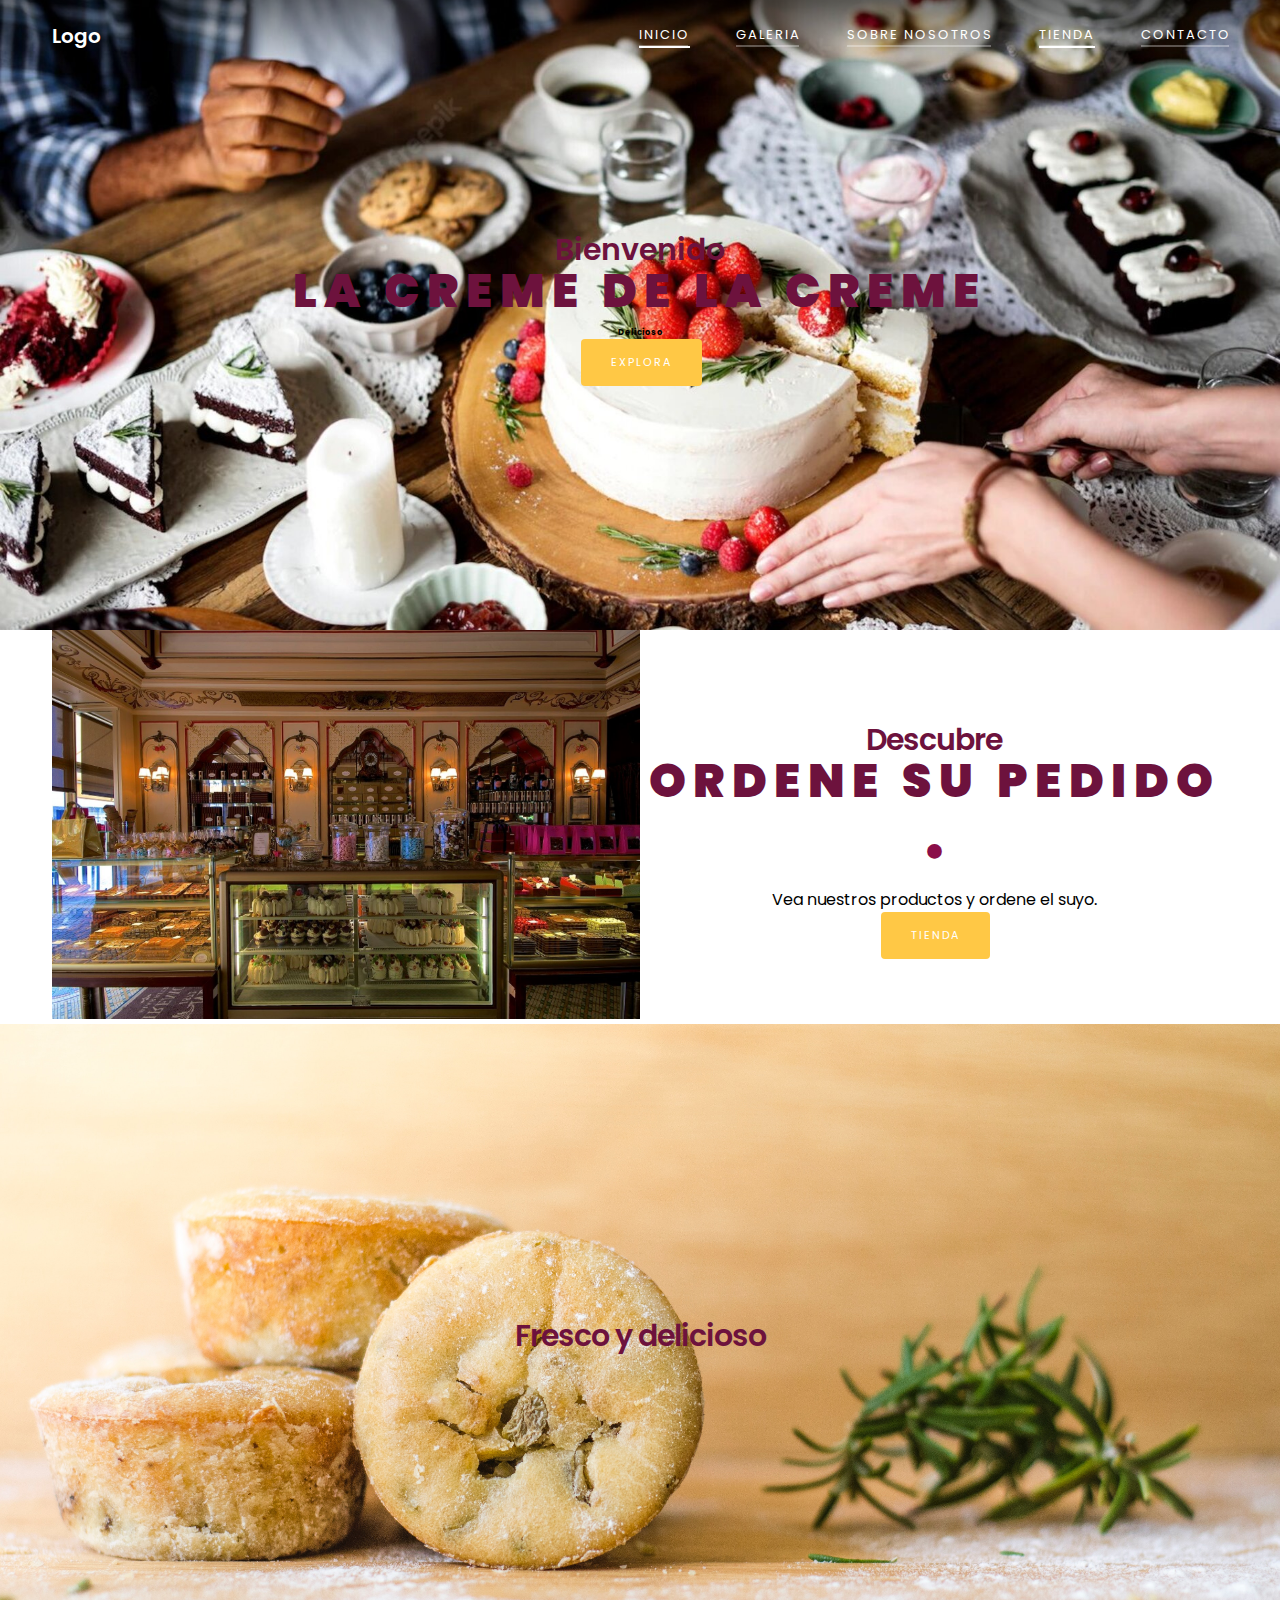
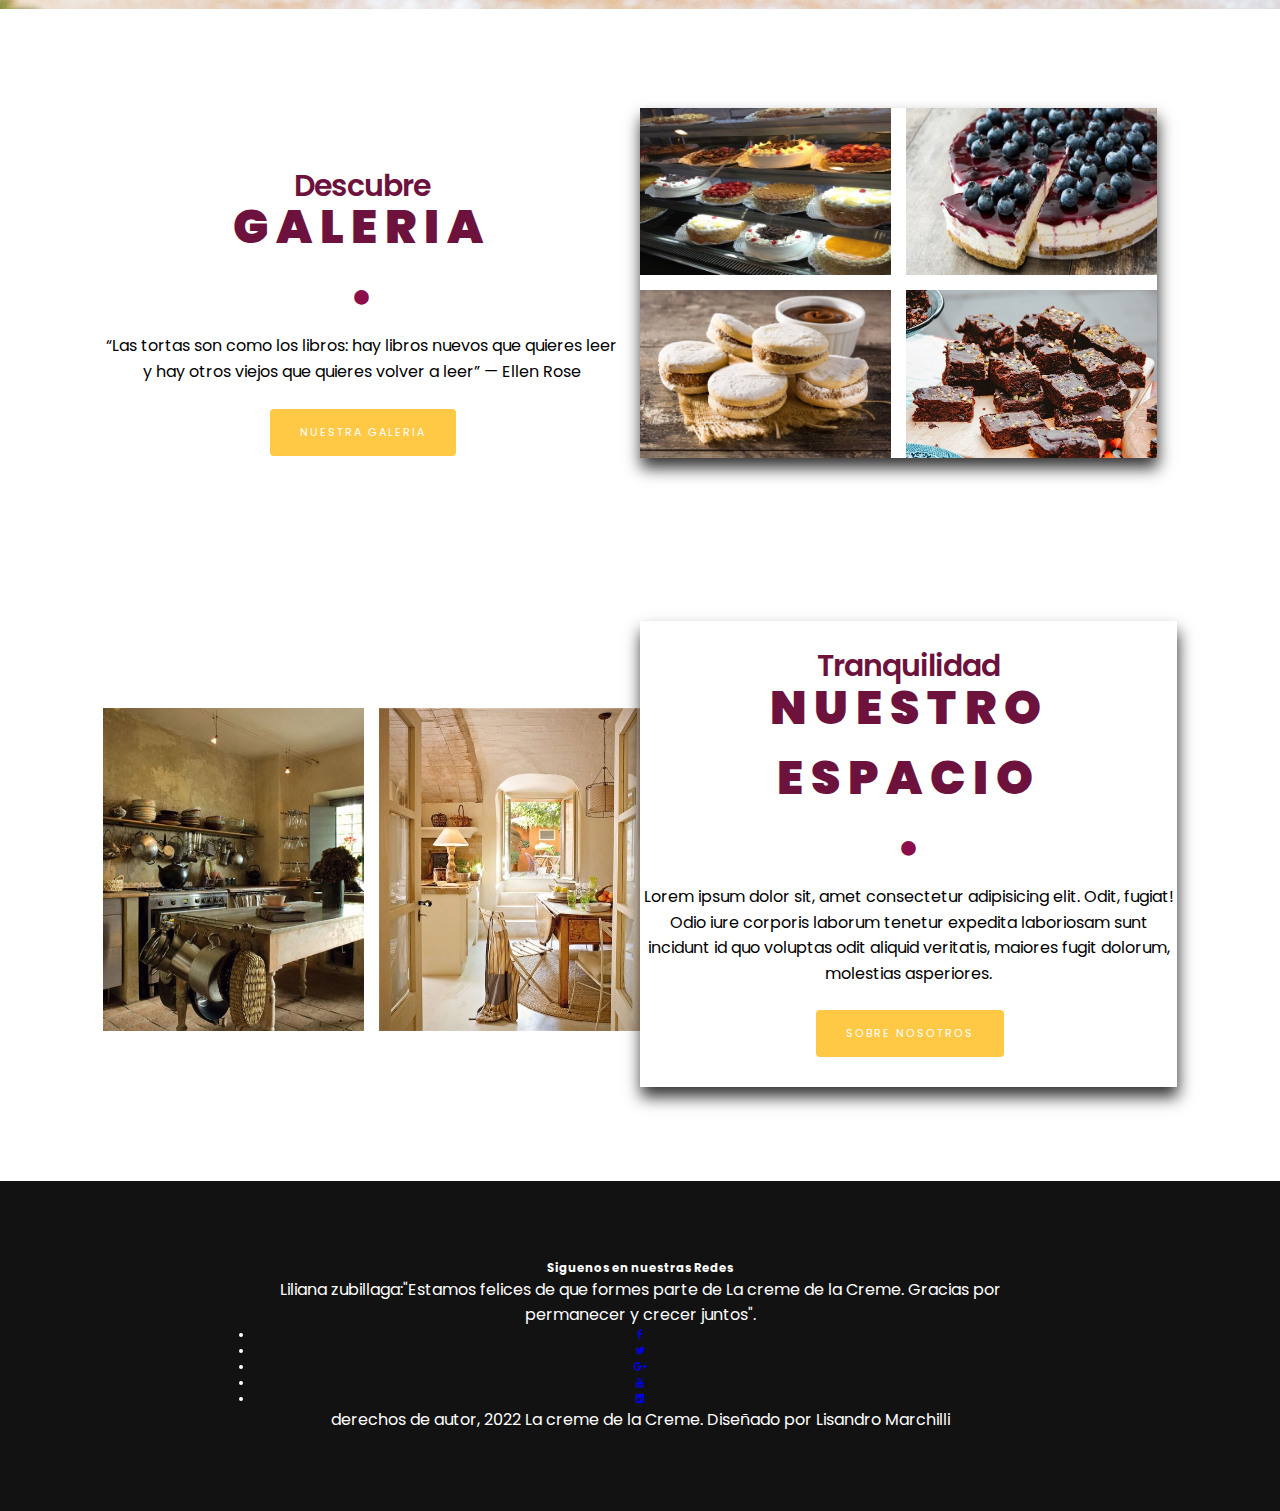
==== index.html @ d713441f "agregando sass" ====
<!DOCTYPE html>
<html lang="es">
<head>
    <meta charset="UTF-8">
    <meta http-equiv="X-UA-Compatible" content="IE=edge">
    <meta name="viewport" content="width=device-width, initial-scale=1.0">
    <link rel="stylesheet" href="https://cdnjs.cloudflare.com/ajax/libs/font-awesome/5.11.2/css/all.min.css"> <!--libreria iconos-->
    <link rel="stylesheet" href="https://cdnjs.cloudflare.com/ajax/libs/font-awesome/4.7.0/css/font-awesome.min.css" />
    <link rel="stylesheet" href="css/estilo.css"> <!--ubicacion hoja de estilos-->
    <link rel="stylesheet" href="./scss/style.css">
    <link rel="stylesheet" href="./scss/variable.css">
    <!--favicon-->
    <link rel="icon" href="/favicon/favicon.ico">
   

   
    <title>La Creme de la Creme</title>
</head>
<body>
        <header><!--cabecera-->
            <div class="container">
                <nav class="nav">
                    <div class="menu-toggle">
                        <i class="fas fa-bars"></i>
                        <i class="fas x-no"></i>

                    </div>
                    <a href="/index.html" class="logo">Logo</a>
                    <ul class="nav-list"> 
                        <li>
                            <li class="nav-item">
                                <a href="/index.html" class="nav-link active">Inicio</a>
                            </li>
                        </li>
                        
                            <li>
                                <li class="nav-item">
                                    <a href="/paginas/galeria.html" class="nav-link">Galeria</a>
                                </li>
                            </li>

                            <li>
                                <li class="nav-item">
                                    <a href="/paginas/nosotros.html" class="nav-link">Sobre Nosotros</a>
                                </li>
                            </li>

                            <li>
                                <li class="nav-item">
                                    <a href="/paginas/tienda.html" class="nav-link active">Tienda</a>
                                </li>
                            </li>

                            <li>
                                <li class="nav-item">
                                    <a href="/paginas/contacto.html" class="nav-link">Contacto</a>
                                </li>
                            </li>
                        
                    </ul>
                </nav>

            </div>
        </header>
        <!--fin cabecera-->

          <!--Menu Responsivo-->
          <script>
            const selectElement = function(element) {
                return document.querySelector(element);

            }

            let menuToggle = selectElement('.menu-toggle');
            let body = selectElement('body');

            menuToggle.addEventListener('click', function(){
                body.classList.toggle('open');
            })

        </script>

         <!--seccion comienzo de pagina-->
        <section class="hero" id="hero"> 
            <div class="container">
                <h2 class="h2-sub">
                    <span class="fil">B</span>ienvenido
                </h2>
                <h1 class="head">La creme de la Creme</h1>
                <div class="he-de">
                    <h5>Delicioso</h5>
                    <a href="#" class="btn cta-btn">Explora</a> <!--explora diferentes estilos de tortas en  google-->
                </div>
            </div>

        </section class="dis-sto">
        <!--seccion de compra -->
            <div class="container">
                <div class="res-info">
                    <div>
                        <img src="images/pastel.jpg" alt="tienda tortas">
                    </div>
                 <div class="res-des-rig">
                    <div class="global">
                        <h2 class="h2-sub">
                            <span class="fil">D</span>escubre 
                        </h2>

                        <h1 class="head head-dark">Ordene su pedido</h1>
                        <div class="circle">
                            <i class="fas fa-circle"></i>
                        </div>
                    </div>
                    <p>
                       Vea nuestros productos y ordene el suyo.
                    </p>
                    <a href="/paginas/tienda.html" class="btn cta-btn">Tienda</a>
                 </div>
                </div>
            </div>
      

        </section>
        <!--fin seccion de compras-->
        
        <!--foto de imagen marketing -->
        <section class="que-rico bt">
            <div class="container">
                <div class="global">
                    <h2 class="h2-sub">
                        <span class="fil">F</span>resco y delicioso
                       
                    </h2>
                  
                </div>

            </div>

        </section>
        <!--fin imagen marketing-->
        <!--galeria de fotos-->
        <section class="disco">
            <div class="container">
                <div class="res-info">
                    <div class="res-des">
                    <div class="global">
                        <h2 class="h2-sub">
                            <span class="fil">D</span>escubre 
                        </h2>

                        <h1 class="head head-dark">Galeria</h1>
                        <div class="circle">
                            <i class="fas fa-circle"></i>
                        </div>
                    </div>
                    <p>
                        “Las tortas son como los libros: hay libros nuevos que quieres leer y hay otros viejos que quieres volver a leer” — Ellen Rose
                    </p>
                    <a href="/paginas/galeria.html" class="btn cta-btn">Nuestra Galeria</a>
                </div>

                    <div class="fotos-tam">
                        <div class="image-group pad-rig">
                            <img id="foto" src="images/menu1.jpg" alt="tortas">
                            <img id="foto" src="images/menu2.jpg" alt="cheesecake">
                            <img id="foto" src="images/menu3.jpg" alt="alfajor de maicena">
                            <img id="foto" src="images/menu4.jpg" alt="brownie">
                        
                        </div>
                    </div>
                    </div>
                </div>
            </div>
        </section>
        <!--fin galeria-->
       
        <!--espacio de trabajo (cocina )-->
        <section>
            <div class="container cocina-foto">
                <div class="res-info">
                    <div class="image-group">
                        <img src="images/cocina1.png" alt="espacio de trabajo">
                        <img src="images/cocina2.jpg" alt="espacio de trabajo">
                    </div>
                    <div class="res-des pad-rig">
                        <div class="global">
                            <h2 class="h2-sub">
                                <span class="fil">T</span>ranquilidad
                            </h2>
    
                            <h1 class="head head-dark">Nuestro Espacio</h1>
                            <div class="circle">
                                <i class="fas fa-circle"></i>
                            </div>
                        </div>
                        <p>
                            Lorem ipsum dolor sit, amet consectetur adipisicing elit. Odit, fugiat! Odio iure corporis laborum tenetur expedita laboriosam sunt incidunt id quo voluptas odit aliquid veritatis, maiores fugit dolorum, molestias asperiores.
                        </p>
                        <a href="/paginas/nosotros.html" class="btn cta-btn">sobre Nosotros</a>
                    </div>

                </div>
            </div>
        </section>
        <!--fin sobre nuestro espacio de trabajo-->
        <!--pie de pagina-->
        <footer>
            <div class="footer-content">
                <h3>Siguenos en nuestras Redes</h3>
                <p> Liliana zubillaga:"Estamos felices de que formes parte de La creme de la Creme. Gracias por permanecer y crecer juntos".</p>
                <ul class="socials">
                    <li><a href="#"><i class="fa fa-facebook"></i></a></li>
                    <li><a href="#"><i class="fa fa-twitter"></i></a></li>
                    <li><a href="#"><i class="fa fa-google-plus"></i></a></li>
                    <li><a href="#"><i class="fa fa-youtube"></i></a></li>
                    <li><a href="#"><i class="fa fa-linkedin-square"></i></a></li>
                </ul>
            </div>
            <div class="footer-bottom">
                <p>derechos de autor, 2022 La creme de la Creme. Diseñado por <span>Lisandro Marchilli</span></p>
            </div>

        </footer>


</body>
</html>
---- css/estilo.css ----
/*fuente*/
@import url('https://fonts.googleapis.com/css2?family=Poppins:ital,wght@0,200;0,300;0,400;0,500;0,600;1,200;1,300;1,400&display=swap');

/*Agregando css a la hoja de estilo html*/
/* estilos Globales*/
*,
*::before,
*::after {
    margin: 0;
    padding: 0;
    box-sizing: border-box;
}

html {
    font-family: 'Poppins', sans-serif; /*fuente texto*/
    font-size: 10px;
    color: #000;
    scroll-behavior: smooth; /*cambio transicion*/
}

body {
    overflow-x: hidden; /*corta el contenido para que no sobresalga de un contenedor*/
}

section {
    padding: 3.9rem 0;
    overflow: hidden;
}

img {
    width: 100%;
    max-width: 100%;
}

a {
    text-decoration: none; /*decoracion (linea sobre el texto no incluir*/
}

p {
    font-size: 1.6rem; /*tamaño texto*/
}
.container {
    width: 100%;
    max-width: 122.5rem;
    margin:  0 auto;
    padding: 0 2.4rem;
}




.nav {
    height: 7.2rem;
    display: flex;
    align-items: center;
    justify-content: center;
}

.menu-toggle {
    color: #fff;
    font-size: 2.2rem;
    position: absolute;
    top: 50%;
    transform: translateY(-50%); /*movil*/
    right: 2.5rem;
    cursor: pointer;/*no aparezca la mano*/
    z-index: 1500; /*posicione sobre los demas elementos*/
}

.x-no {
    display: none; /*no aparece la x*/
}

header {
    width: 100%;
    position: absolute; /*no se mueve */
    top: 0;
    left: 0;
    z-index: 1; /*se colocar delante de cualquier elemento*/
    background-image: linear-gradient(to bottom, rgba(0, 0, 0, 0.5), transparent);
  }
  header p {
    font-size: 1.6rem; /*tamaño texto*/
  }
  header a {
    text-decoration: none; /*decoracion (linea sobre el texto no incluir*/
  }

.nav-list {
    list-style: none; /*sin los puntitos*/
    position: fixed; /*posicion fija*/
    top: 0;
    left: 0;
    width: 80%;
    height: 100vh;
    background-color: #252525;
    padding: 4.4rem;
    display: flex;
    flex-direction: column;
    justify-content: space-around;
    z-index: 1250;
    transform: translateX(-100%);
    
   
}

.nav::before {
    content: '';
    position: fixed;
    top: 0;
    left: 0;
    width: 100vw;
    height: 100vh;
    background-color: rgba(0, 0, 0, .8);
    z-index: 1000;
    opacity: 0;
    transform: scale(0);
    transition: opacity .5s;

}

.open .fa-times {
    display: block;
}

.open .fa-bars {
    display: none;
}

.open .nav-list {
    transform: translateX(0); /*no es necesario pero en internet se agrega por las dudas para que los navegadores respeten*/
}
.open .nav::before{
    opacity: 1;   /*el valor de opacidad en 1 es el predeterminado */
    transform: scale(1); /*predeterminad*/
}

.logo {
    color: #fff;
    font-size: 2rem;
    font-weight: 600;
}

.nav-item {
    border-bottom: 2px solid rgba(255, 255, 255, .3);
}

.nav-link {
    display: block;
    color: #fff;
    text-transform: uppercase; /*mayuscula*/
    font-size: 1.6rem;
    letter-spacing: 2px;
    margin-right: -2px;
}

.nav-link:hover {
    color: #green; /*al pasar con el cursor*/
}


/*Hero*/


.hero {
    width: 100%;
    height: 70vh;
    background: url("../images/princip.jpg") center no-repeat; /*no se repita imagen*/
    background-size: cover; /*preserva su proporcion propia*/
    display: flex;  /*contenedor flexible*/
    align-items: center;
    text-align: center;
    
}

    

.h2-sub {
    font-size: 3rem;
    font-family: 'Poppins', sans-serif;
    color: #6D123D;
    font-weight: 600;
    line-height: .4;
}

.fil {
    text-transform: uppercase;
    font-size: 3rem;
}

.head {
    color: #6D123D;
    font-size: 3.7rem;
    font-family: 'Poppins', sans-serif;
    text-transform: uppercase;
    font-weight: 900;
    letter-spacing: .5rem;
}

.circle {
    font-size: 1.5rem;
    color: #8A0E49;
    margin: 0 1.6rem;
}

.he-des h5 {
    color: #fff;
    font-size: 1.4rem;
    font-weight: 100;
    text-transform: uppercase;
    margin-bottom: 1.2rem;
    letter-spacing: 3px;
    margin-right: -3px;
}



.global {
    text-align: center;
    margin-top: 3.9rem;
}

.dis-sto .global {
    margin-top: 6.9rem;
}

.global .circle {
    color: #8A0E49;
    margin: 2.4rem 0;
}

.hea-dark {
    color: #252525;
    letter-spacing: .7rem;
    margin-right: -.7rem;
}

.global .h2-sub {
    letter-spacing: -1px;
    line-height: .42;
}

.res-info {
    text-align: center;
}

.res-des {
    margin-bottom: 3rem;
}

.res-des p {
    line-height: 1.6;
    margin-bottom: 2.4rem
}


/*menu*/

.que-rico {
    background: url("../images/pasteles.jpg") center no-repeat;
    background-size: cover;  /*preserva su proporción propia*/
}

.bt {
    min-height: 65vh; /*altura minim q debe tener*/
    display: flex;
    align-items: center;
}


/*platillos*/
/*grid en index*/
.image-group {
    display: grid; /*cuadrícula de una sola columna(uno debajo de otro)*/
    grid-template-columns: repeat(2, 1fr);
    grid-gap: 1.5rem;
    
}




.disco .res-des {
    padding-top: 3rem;
    margin-bottom: 0;
}

.pb {
    background: url("../images/princip.jpg") center no-repeat;
    background-size: cover;
}




.social-icons {
    list-style: none;
    margin-bottom: 5.4rem;
    display: flex;
    justify-content: center;
}

.social-icons i {
    font-size: 2rem;
    color: #8A0E49;
    padding: .8rem 2rem;
    
}

.social-icons i:hover,
.social-icons i:focus {
    color: #ffc845;
}

.news-form {
    width: 100%;
    position: relative;
    display: flex;
    justify-content: center;

}

.news-input {
    width: 100%;
    max-width: 25rem;
    padding: 1rem;
    border-radius: .4rem;
}
.news-btn {
    background: transparent;
    border: none;
    color: #252525;
    cursor: pointer;
    font-size: 1.6rem;
    padding: 1px .6rem;
    position: absolute;
    top: 30%;
    margin-left: 20.5rem;
}

@media screen and (min-width: 900px) {

    section {
        padding: 7.9rem;
    }

    .menu-toggle {
        display: none;
    }

    .nav {
        justify-content: space-between;
    }

    .nav-list {
        position: initial;
        width: initial;
        height: initial;
        background-color: transparent;
        padding: 0;
        justify-content: initial;
        flex-direction: row;
        transform: initial;
        transition: initial;
    }

    .nav-item {
        margin: 0 2.4rem;
    }

    .nav-item:last-child {
        margin-right: 0;
    }

    .nav-link {
        font-size: 1.3rem;
    }

    .active {
        position: relative;
    }
    .active::before {
        content: '';
        position: absolute;
        width: 100%;
        height: 2px;
        background-color: #fff;
        left: 0;
        bottom: -3px;
    }

    .h2-sub {
        font-size: 3rem;
    }

    .fil {
        font-size: 3rem;
    }
    .head {
        font-size: 4.7rem;
        letter-spacing: .8rem;
    }

    .res-info {
        display: flex;
        align-items: center;
    }

    .res-info > div {
        flex: 1;
    }

    .pad-rig {
       /* padding-right: 0.50rem;*/
        box-shadow: 1px 10px 15px rgba(0,0,0,0.80);
        width: 100%;
        height: 100%;
        transition:  all 500ms ease;

    }

    .pad-rig:hover{
        transform: scale(1.2);
    }


    .footer-content {
        max-width: 77.5rem;
        margin: auto;
    }

    .footer-content-about {
        max-width: 51.3rem;
        margin:  0 auto 5.4rem;
    }

    .footer-div{
        display: flex;
        justify-content: space-between;
    }

    .social-media,
    .news-form {
        width: 100%;
        max-width: 27.3rem;
        margin: 0 1rem;
    }

   .news-btn {
       margin-left: 7.5rem;
   }
    
}
 /*se aplico flex con grid en el index*/
.fotos-tam {
    display: flex;
    grid-template-columns: repeat (1. 1fr);
    grid-auto-rows: 150px;
    padding: 20px;
    grid-gap: 10px;
    width: 100%;
}



.foto {
    height: 100px;
    width: 100px;
}


.cocina-foto{
    width: 100%;
    display: flex;

}

/*--------------------------------------------------------------------------------------*/
/*contacto*/
/*Agregando css a la hoja de estilo html*/
/*metodo grid*/
#fondogal{
    background-image: url(/images/contacto.jpg);
    background-size: 100vw 100vh;
    background-attachment: fixed;
    margin: 0;
    font-family: monospace;
    display: flex;
    justify-content: center;
    align-items: center;
    min-height: 100vh;
    display: grid;
    padding-bottom: 3em;
    
    

}

#editcontacto{
    width: 450px;
    margin: auto;
    background: rgba(0,0,0,0.4);
    padding: 10px 20px;
    box-sizing: border-box;
    margin-top: 20px;
    border-radius: 7px;
    margin-bottom: 50px;

}

#cont{
    color:#fff;
    text-align: center;
    margin: 0;
    font-size: 30px;
    margin-bottom: 20px;
}

input,textarea {
    width: 100%;
    margin-bottom: 20px;
    padding: 7px;
    box-sizing: border-box;
    font-size: 17px;
    border: none;
}

textarea{
    min-height: 100px;
    max-height: 200px;
    max-width: 100%;
}

#botoncont{
    background: #31384A;
    color: #fff;
    padding: 20px;

}

#boton:hover {
    cursor:pointer;
}

@media (max-width:480px) {
    form{
        width: 100%;
    }
}
/*-----------------------------------------------*/

/*tienda*/

@import url('https://fonts.googleapis.com/css2?family=Pacifico&display=swap');


.card{
 
  align-items: center;
  display: flex;
  justify-content: center;
  box-sizing: content-box;
  background-color: #f1e8e5;
}

.dentro-card{
   width: 600px;
   height: 500px;
   background:url(/images/tienda.jpg) center no-repeat  ;
   cursor: pointer;
   margin-top: 130px;
   margin-bottom: 100px;
   background-size: cover;
   padding: 20px;


}

.contenido,.menu{
    display:flex;
    justify-content: center;
    align-items: center;
    font-family: 'Pacifico', cursive;
   
  
 } 

 .contenido{
    font-size: 60px;
   
 }

 .menu{
    flex-wrap: wrap;
    flex-direction: column;
 
    
 }

 .contenido, .menu h3{
    font-size: 30px;
 }

 .contenido,.menu a{
    text-decoration: none;
    padding: 15px;
    margin-bottom: 5px;
    color: black;
    
 }

 .menu a:hover{
    text-decoration: line-through;
 }


.menu{
    transform: translatey(-220%);
    transition: all 0.5s;
}

.menu{
    overflow: hidden;
}

.dentro-card:hover .menu{
    transform:translatey(0);
}

/*------------------------------------------------------------*/

/*sobre nosotros*/
/*codigo para el grid*/

.sobre-nos{
    align-items: center;
    display: flex;
    justify-content: center;
    background-color: #f1e8e5;
  
  box-sizing: content-box;
}

.nosotros-nos{
    margin-top: 130px;
    margin-bottom: 100px;
    background-size: cover;
    padding: 20px;
    width: 600px;
    height: 500px;
}



.centrar-nos{
    text-align: center;

}

.imagen-nos{
    margin-top: 30px;
    margin-bottom: 30px;
}

/*----------------------------------------------------------*/
/*Galeria*/
/*en galeria se utilizo grid*/

.grid-item:hover{
    filter: opacity(0.9);
    transform: scale(1.04);
}

.grid-galeria{
    display: grid;
    grid-template-columns: repeat(auto-fill, minmax(250px, 1fr));
    grid-auto-rows: minmax(200px, auto);
    gap: 20px;
    padding: 20px;
    grid-auto-flow: dense;
    background-size: cover;
    background-position: center;
    background-repeat: no-repeat;
    place-content: center;
    margin-top: 100px;

}

@media (min-width: 600px){
.wide{
    grid-column: span 2;
}

.tall {
    grid-row: span 2;
}

}
---- scss/style.css ----
@charset "UTF-8";
/*boton*/
.btn {
  display: inline-block;
  text-transform: uppercase;
  letter-spacing: 2px;
  margin-right: -2px;
}

.cta-btn {
  font-size: 1.1rem;
  background-color: #ffc845;
  padding: 1.5rem 3rem;
  color: #fff;
  border-radius: 0.4rem;
}

.cta-btn:hover,
.cta-btn:focus {
  color: #fff;
  background-color: #3bcc75;
}

/*-----------------------------------------------------*/


footer {
  padding: 7.9rem 0;
  background-color: #121212;
  color: #fff;
  text-align: center;
  position: relative;
}
footer .footer-content h4 {
  font-size: 1.9rem;
  text-transform: uppercase;
  font-weight: 100;
  letter-spacing: 3px;
  margin-bottom: 3rem;
}
footer .footer-content .circle {
  margin: 2.4rem 0;
}
footer .footer-content-about {
  margin-bottom: 5.4rem;
}
footer .footer-content-about p {
  line-height: 2;
}/*# sourceMappingURL=style.css.map */
---- scss/variable.css ----
/*# sourceMappingURL=variable.css.map */
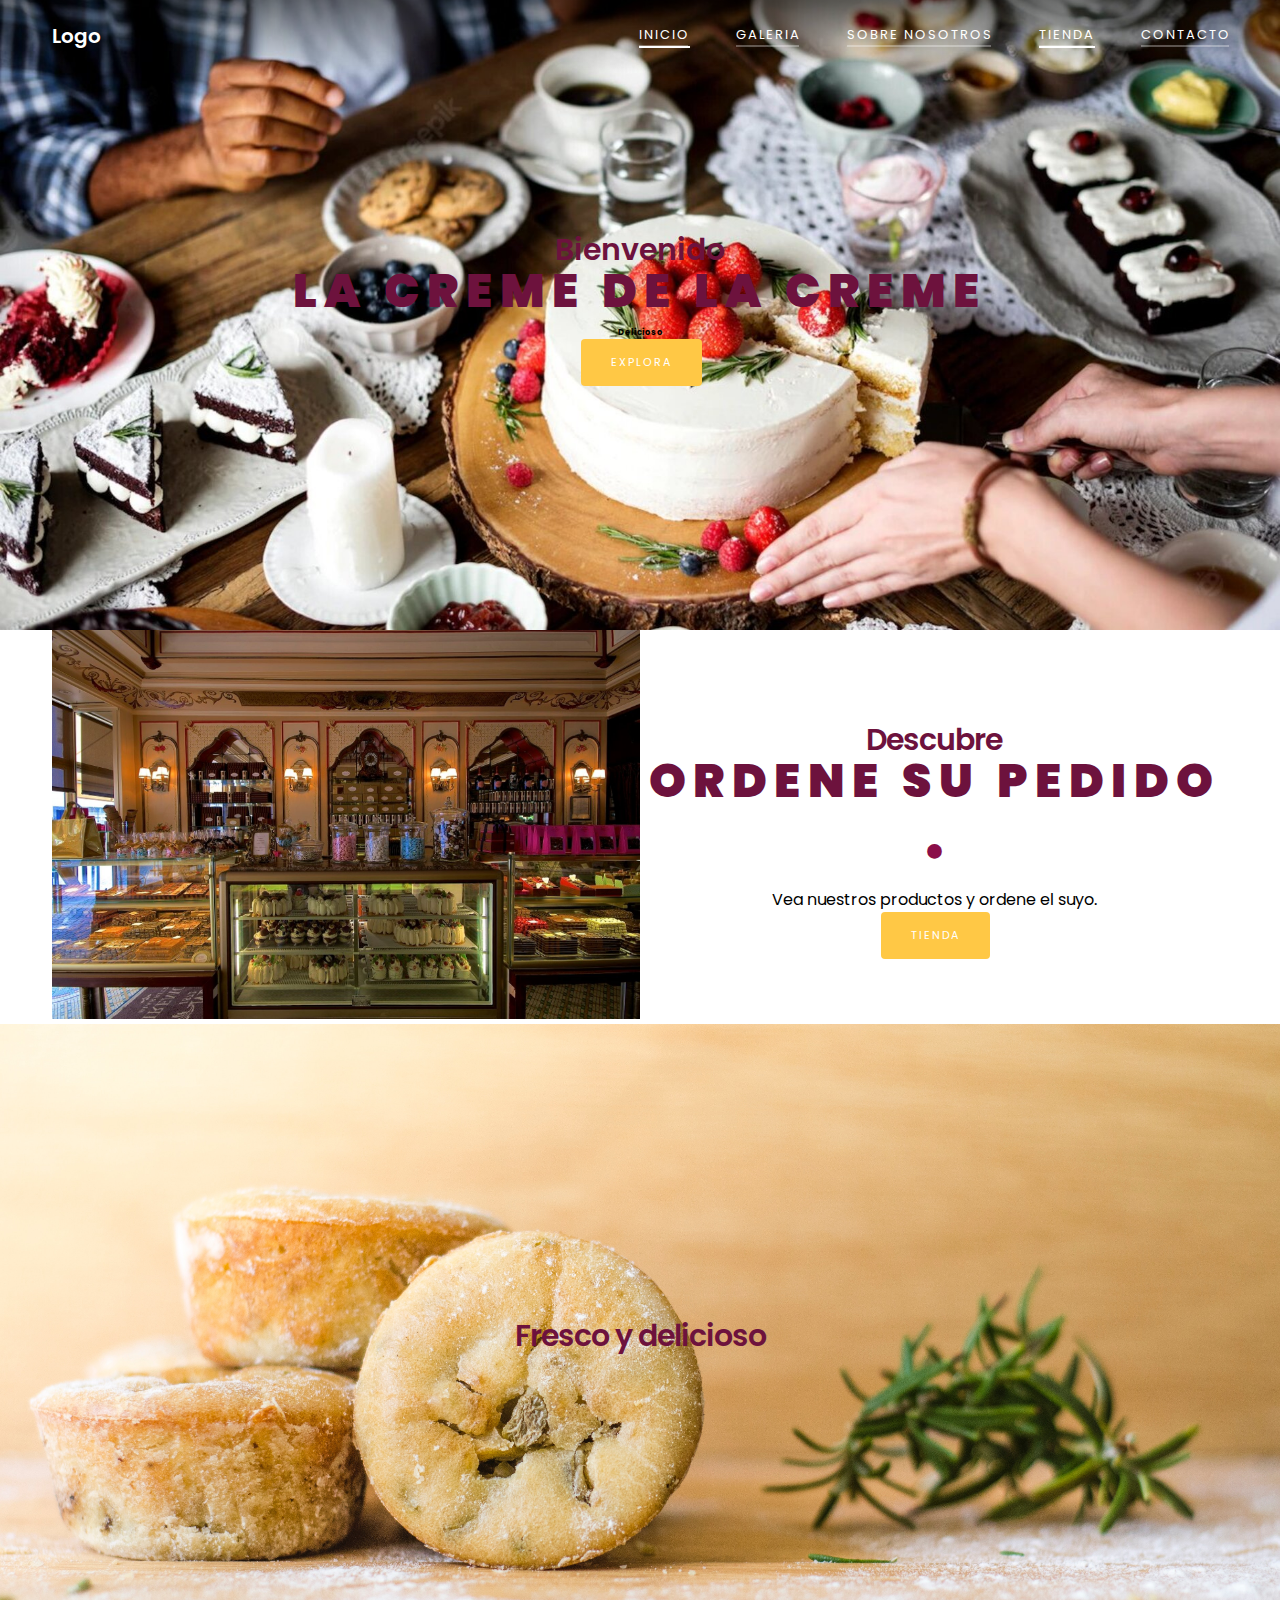
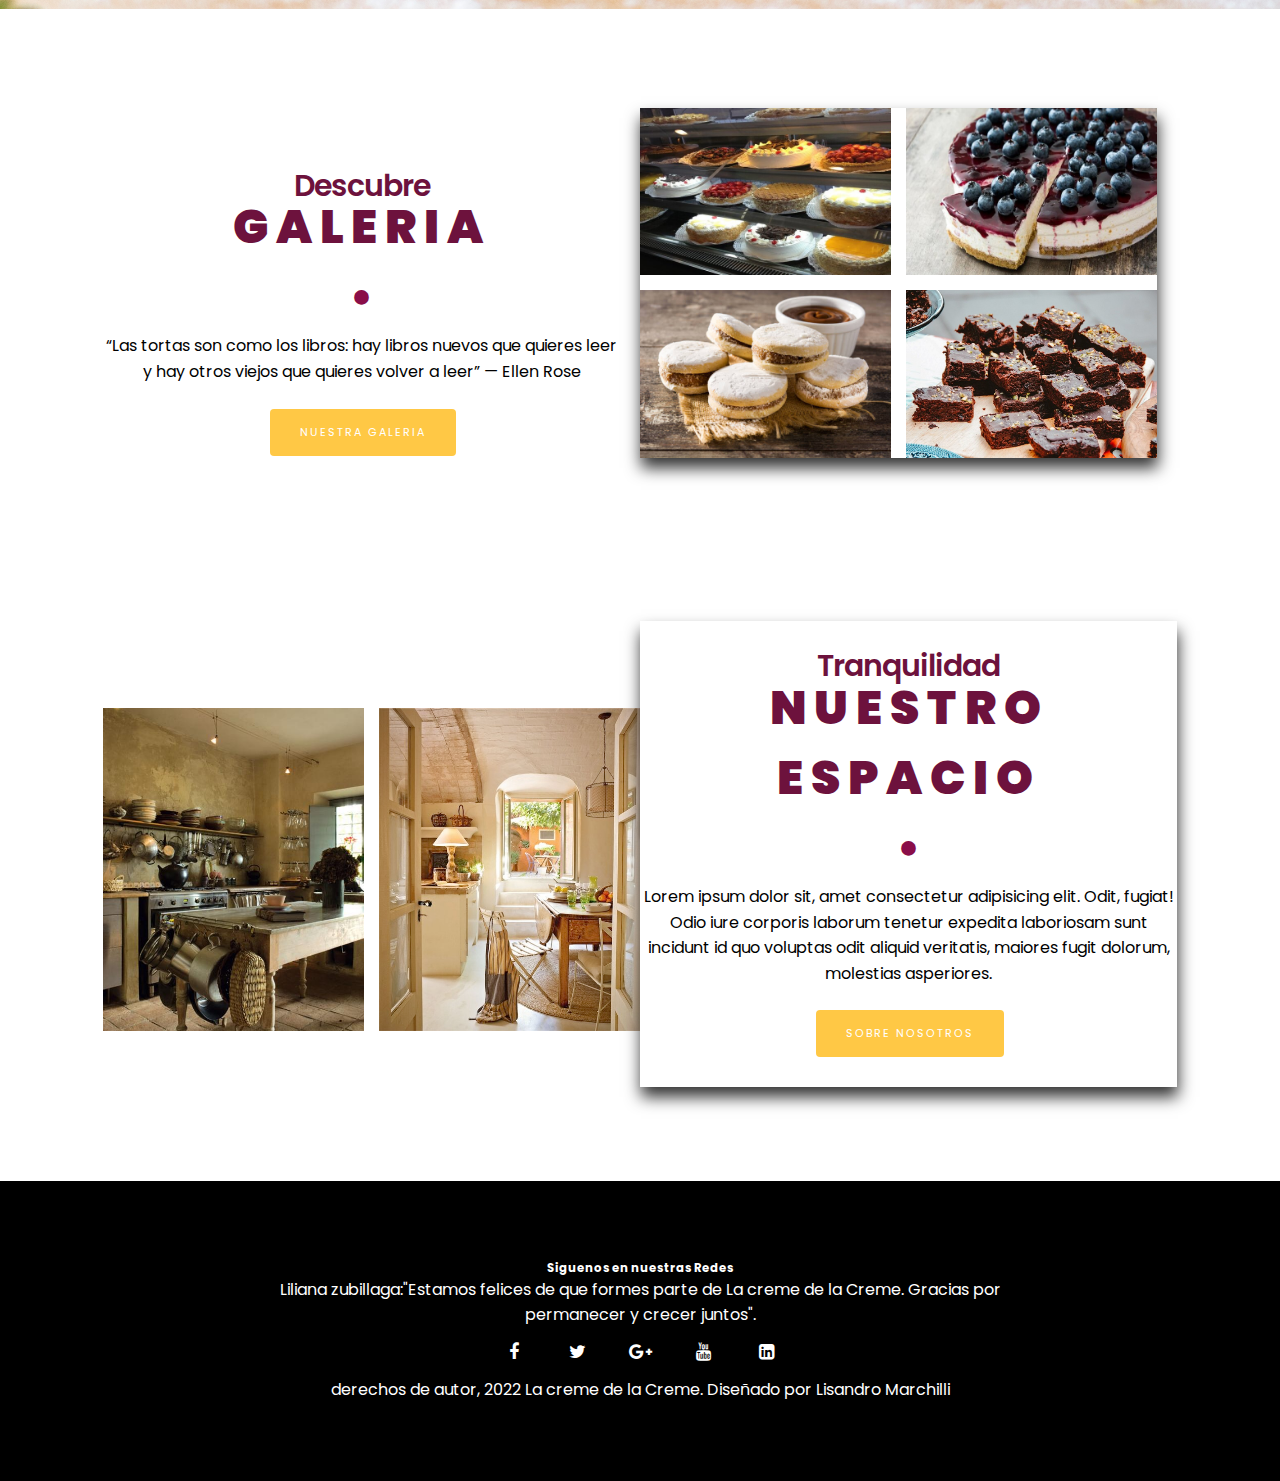
==== commit c008093f: "subiendo entregable sass ejercicio 2" ====
--- a/index.html
+++ b/index.html
@@ -9,6 +9,7 @@
     <link rel="stylesheet" href="css/estilo.css"> <!--ubicacion hoja de estilos-->
     <link rel="stylesheet" href="./scss/style.css">
     <link rel="stylesheet" href="./scss/variable.css">
+  
     <!--favicon-->
     <link rel="icon" href="/favicon/favicon.ico">
    
@@ -209,11 +210,11 @@
                 <h3>Siguenos en nuestras Redes</h3>
                 <p> Liliana zubillaga:"Estamos felices de que formes parte de La creme de la Creme. Gracias por permanecer y crecer juntos".</p>
                 <ul class="socials">
-                    <li><a href="#"><i class="fa fa-facebook"></i></a></li>
-                    <li><a href="#"><i class="fa fa-twitter"></i></a></li>
-                    <li><a href="#"><i class="fa fa-google-plus"></i></a></li>
-                    <li><a href="#"><i class="fa fa-youtube"></i></a></li>
-                    <li><a href="#"><i class="fa fa-linkedin-square"></i></a></li>
+                    <li><a href="#"><i class="fa fa-facebook social-icons"></i></a></li>
+                    <li><a href="#"><i class="fa fa-twitter social-icons"></i></a></li>
+                    <li><a href="#"><i class="fa fa-google-plus social-icons"></i></a></li>
+                    <li><a href="#"><i class="fa fa-youtube social-icons"></i></a></li>
+                    <li><a href="#"><i class="fa fa-linkedin-square social-icons"></i></a></li>
                 </ul>
             </div>
             <div class="footer-bottom">
--- a/css/estilo.css
+++ b/css/estilo.css
@@ -19,6 +19,19 @@
     scroll-behavior: smooth; /*cambio transicion*/
 }
 
+
+
+
+.nav {
+    height: 7.2rem;
+    display: flex;
+    align-items: center;
+    justify-content: center;
+    }
+    
+
+
+
 body {
     overflow-x: hidden; /*corta el contenido para que no sobresalga de un contenedor*/
 }
@@ -40,52 +53,9 @@
 p {
     font-size: 1.6rem; /*tamaño texto*/
 }
-.container {
-    width: 100%;
-    max-width: 122.5rem;
-    margin:  0 auto;
-    padding: 0 2.4rem;
-}
-
-
-
-
-.nav {
-    height: 7.2rem;
-    display: flex;
-    align-items: center;
-    justify-content: center;
-}
-
-.menu-toggle {
-    color: #fff;
-    font-size: 2.2rem;
-    position: absolute;
-    top: 50%;
-    transform: translateY(-50%); /*movil*/
-    right: 2.5rem;
-    cursor: pointer;/*no aparezca la mano*/
-    z-index: 1500; /*posicione sobre los demas elementos*/
-}
-
-.x-no {
-    display: none; /*no aparece la x*/
-}
-
-header {
-    width: 100%;
-    position: absolute; /*no se mueve */
-    top: 0;
-    left: 0;
-    z-index: 1; /*se colocar delante de cualquier elemento*/
-    background-image: linear-gradient(to bottom, rgba(0, 0, 0, 0.5), transparent);
-  }
-  header p {
-    font-size: 1.6rem; /*tamaño texto*/
-  }
-  header a {
-    text-decoration: none; /*decoracion (linea sobre el texto no incluir*/
-  }
+
+
+
 
 .nav-list {
     list-style: none; /*sin los puntitos*/
@@ -105,59 +75,8 @@
    
 }
 
-.nav::before {
-    content: '';
-    position: fixed;
-    top: 0;
-    left: 0;
-    width: 100vw;
-    height: 100vh;
-    background-color: rgba(0, 0, 0, .8);
-    z-index: 1000;
-    opacity: 0;
-    transform: scale(0);
-    transition: opacity .5s;
-
-}
-
-.open .fa-times {
-    display: block;
-}
-
-.open .fa-bars {
-    display: none;
-}
-
-.open .nav-list {
-    transform: translateX(0); /*no es necesario pero en internet se agrega por las dudas para que los navegadores respeten*/
-}
-.open .nav::before{
-    opacity: 1;   /*el valor de opacidad en 1 es el predeterminado */
-    transform: scale(1); /*predeterminad*/
-}
-
-.logo {
-    color: #fff;
-    font-size: 2rem;
-    font-weight: 600;
-}
-
-.nav-item {
-    border-bottom: 2px solid rgba(255, 255, 255, .3);
-}
-
-.nav-link {
-    display: block;
-    color: #fff;
-    text-transform: uppercase; /*mayuscula*/
-    font-size: 1.6rem;
-    letter-spacing: 2px;
-    margin-right: -2px;
-}
-
-.nav-link:hover {
-    color: #green; /*al pasar con el cursor*/
-}
+
+
 
 
 /*Hero*/
@@ -292,26 +211,6 @@
 }
 
 
-
-
-.social-icons {
-    list-style: none;
-    margin-bottom: 5.4rem;
-    display: flex;
-    justify-content: center;
-}
-
-.social-icons i {
-    font-size: 2rem;
-    color: #8A0E49;
-    padding: .8rem 2rem;
-    
-}
-
-.social-icons i:hover,
-.social-icons i:focus {
-    color: #ffc845;
-}
 
 .news-form {
     width: 100%;
@@ -373,9 +272,7 @@
         margin-right: 0;
     }
 
-    .nav-link {
-        font-size: 1.3rem;
-    }
+   
 
     .active {
         position: relative;
@@ -424,32 +321,6 @@
         transform: scale(1.2);
     }
 
-
-    .footer-content {
-        max-width: 77.5rem;
-        margin: auto;
-    }
-
-    .footer-content-about {
-        max-width: 51.3rem;
-        margin:  0 auto 5.4rem;
-    }
-
-    .footer-div{
-        display: flex;
-        justify-content: space-between;
-    }
-
-    .social-media,
-    .news-form {
-        width: 100%;
-        max-width: 27.3rem;
-        margin: 0 1rem;
-    }
-
-   .news-btn {
-       margin-left: 7.5rem;
-   }
     
 }
  /*se aplico flex con grid en el index*/
@@ -532,12 +403,7 @@
     max-width: 100%;
 }
 
-#botoncont{
-    background: #31384A;
-    color: #fff;
-    padding: 20px;
-
-}
+
 
 #boton:hover {
     cursor:pointer;
@@ -693,7 +559,7 @@
 }
 
 .tall {
-    grid-row: span 2;
+    grid-row: span 3;
 }
 
 }--- a/scss/style.css
+++ b/scss/style.css
@@ -1,5 +1,115 @@
 @charset "UTF-8";
-/*boton*/
+/*utilizado en la galeria de fotos -> galeria.html. la variable se encuentra en etilo.css columna 583*/
+/*utilizado  en _header.scss*/
+/*utilizado en contacto.html*/
+/*incluido en _button.scss*/
+header {
+  width: 100%;
+  position: absolute; /*no se mueve */
+  top: 0;
+  left: 0;
+  z-index: 1; /*se colocar delante de cualquier elemento*/
+  background-image: linear-gradient(to bottom, rgba(0, 0, 0, 0.5), transparent);
+}
+
+header p {
+  font-size: 1.6rem; /*tamaño texto*/
+}
+
+header a {
+  text-decoration: none; /*decoracion (linea sobre el texto no incluir*/
+}
+
+.container {
+  width: 100%;
+  max-width: 122.5rem;
+  margin: 0 auto;
+  padding: 0 2.4rem;
+}
+
+.menu-toggle {
+  color: #fff;
+  font-size: 2.2rem;
+  position: absolute;
+  top: 50%;
+  transform: translateY(-50%); /*movil*/
+  right: 2.5rem;
+  cursor: pointer; /*no aparezca la mano*/
+  z-index: 1500; /*posicione sobre los demas elementos*/
+}
+
+.x-no {
+  display: none; /*no aparece la x*/
+}
+
+.logo {
+  color: #fff;
+  font-size: 2rem;
+  font-weight: 600;
+}
+
+.nav::before {
+  content: "";
+  position: fixed;
+  top: 0;
+  left: 0;
+  width: 100vw;
+  height: 100vh;
+  background-color: rgba(0, 0, 0, 0.8);
+  z-index: 1000;
+  opacity: 0;
+  transform: scale(0);
+  transition: opacity 0.5s;
+}
+
+.open .fa-times {
+  display: block;
+}
+
+.open .fa-bars {
+  display: none;
+}
+
+.open .nav-list {
+  transform: translateX(0); /*no es necesario pero en internet se agrega por las dudas para que los navegadores respeten*/
+}
+
+.open .nav::before {
+  opacity: 1; /*el valor de opacidad en 1 es el predeterminado */
+  transform: scale(1); /*predeterminad*/
+}
+
+.nav-item {
+  border-bottom: 2px solid rgba(255, 255, 255, 0.3);
+}
+
+.nav-link:hover {
+  color: #3bcc75; /*al pasar con el cursor*/
+}
+
+footer {
+  padding: 7.9rem 0;
+  background-color: black;
+  color: #fff;
+  text-align: center;
+}
+footer .footer-content {
+  max-width: 77.5rem;
+  margin: auto;
+}
+footer .footer-content ul li {
+  display: inline-block;
+}
+footer .social-icons {
+  margin: 0 5px;
+  width: 50px;
+  height: 50px;
+  line-height: 50px;
+  font-size: 18px;
+  color: #fff;
+}
+
+/*utilizado en _button.scss*/
 .btn {
   display: inline-block;
   text-transform: uppercase;
@@ -15,35 +125,35 @@
   border-radius: 0.4rem;
 }
 
+.nav-link {
+  display: block;
+  color: #fff;
+  text-transform: uppercase; /*mayuscula*/
+  font-size: 1.6rem;
+  letter-spacing: 2px;
+  margin-right: -2px;
+}
+
 .cta-btn:hover,
 .cta-btn:focus {
   color: #fff;
   background-color: #3bcc75;
 }
 
-/*-----------------------------------------------------*/
+/*----------------------------------------------------*/
+.botoncont {
+  background: #31384A;
+  color: white;
+  padding: 20px;
+}
 
+.botoncan {
+  background: #625b5b;
+  color: #1e2944;
+}
 
-footer {
-  padding: 7.9rem 0;
-  background-color: #121212;
-  color: #fff;
-  text-align: center;
-  position: relative;
+.nav-link {
+  font-size: 1.3rem;
 }
-footer .footer-content h4 {
-  font-size: 1.9rem;
-  text-transform: uppercase;
-  font-weight: 100;
-  letter-spacing: 3px;
-  margin-bottom: 3rem;
-}
-footer .footer-content .circle {
-  margin: 2.4rem 0;
-}
-footer .footer-content-about {
-  margin-bottom: 5.4rem;
-}
-footer .footer-content-about p {
-  line-height: 2;
-}/*# sourceMappingURL=style.css.map */+
+/*--------------------------------------------*//*# sourceMappingURL=style.css.map */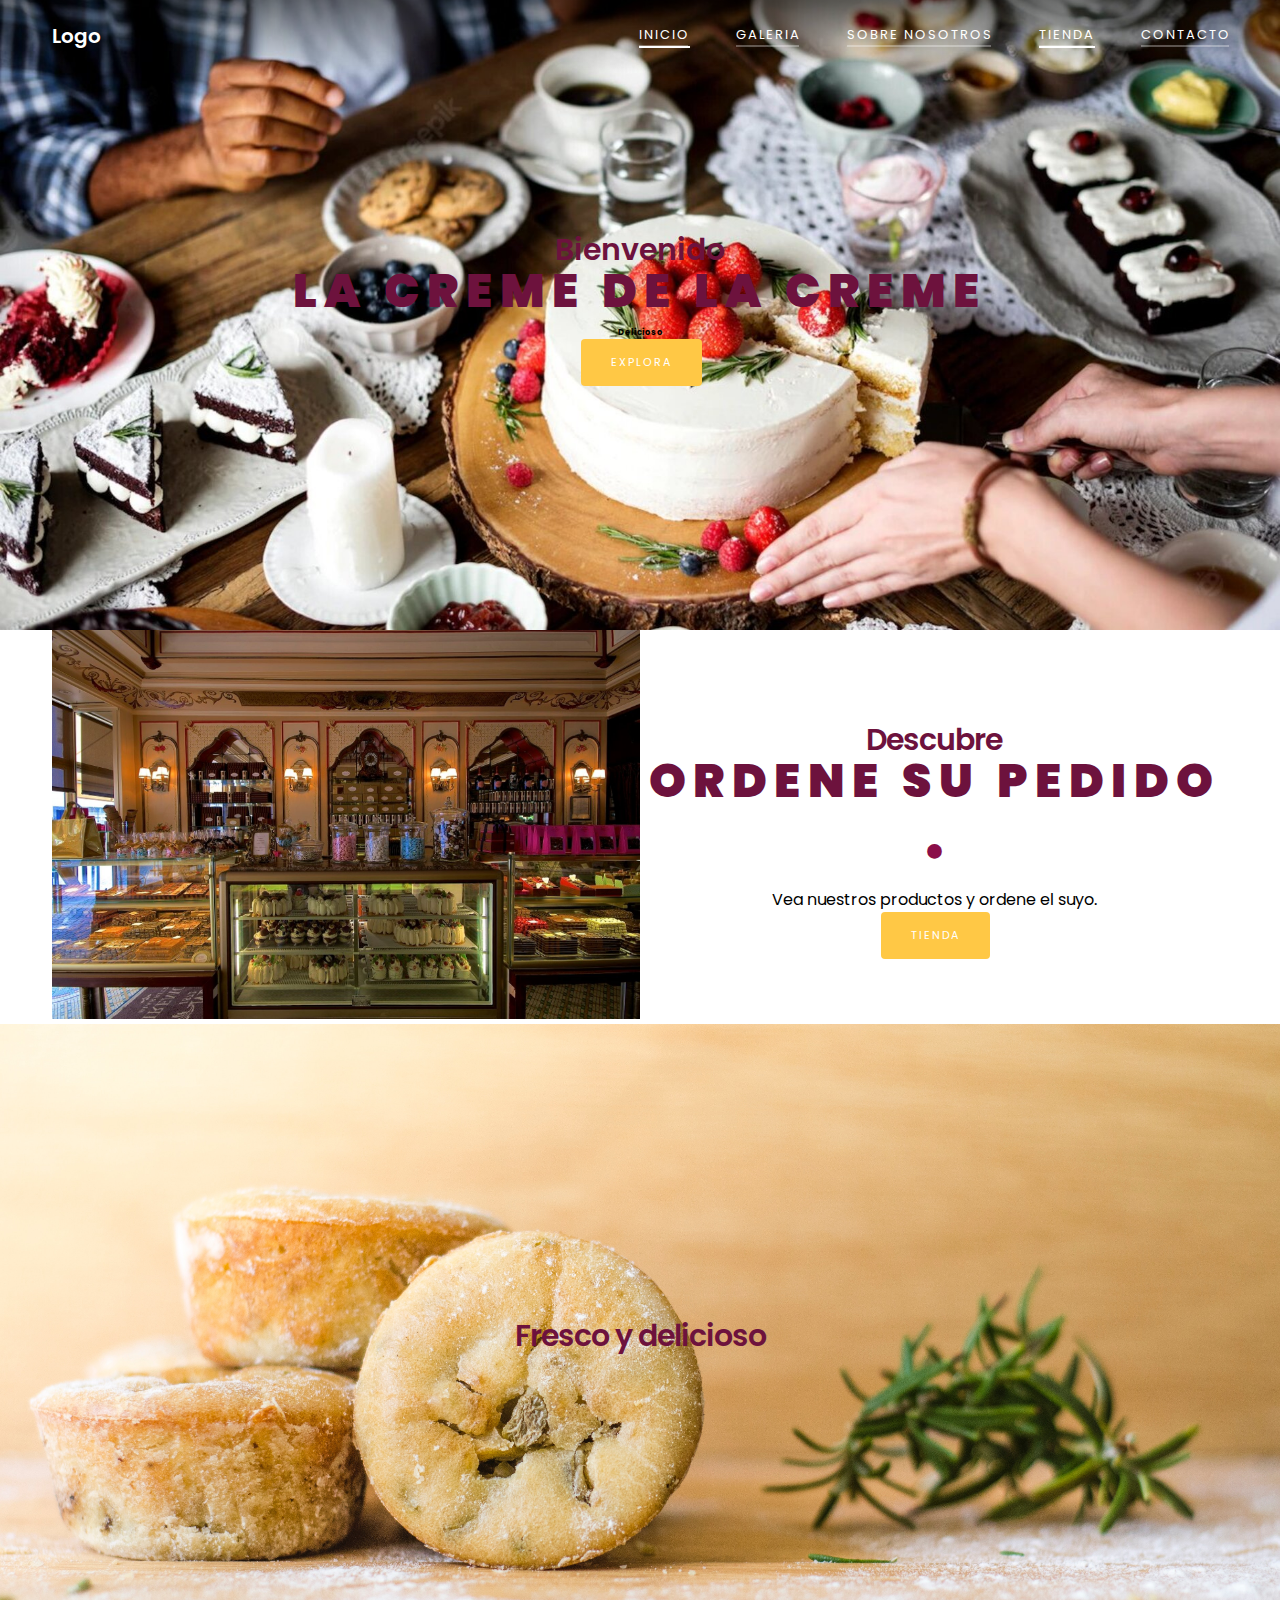
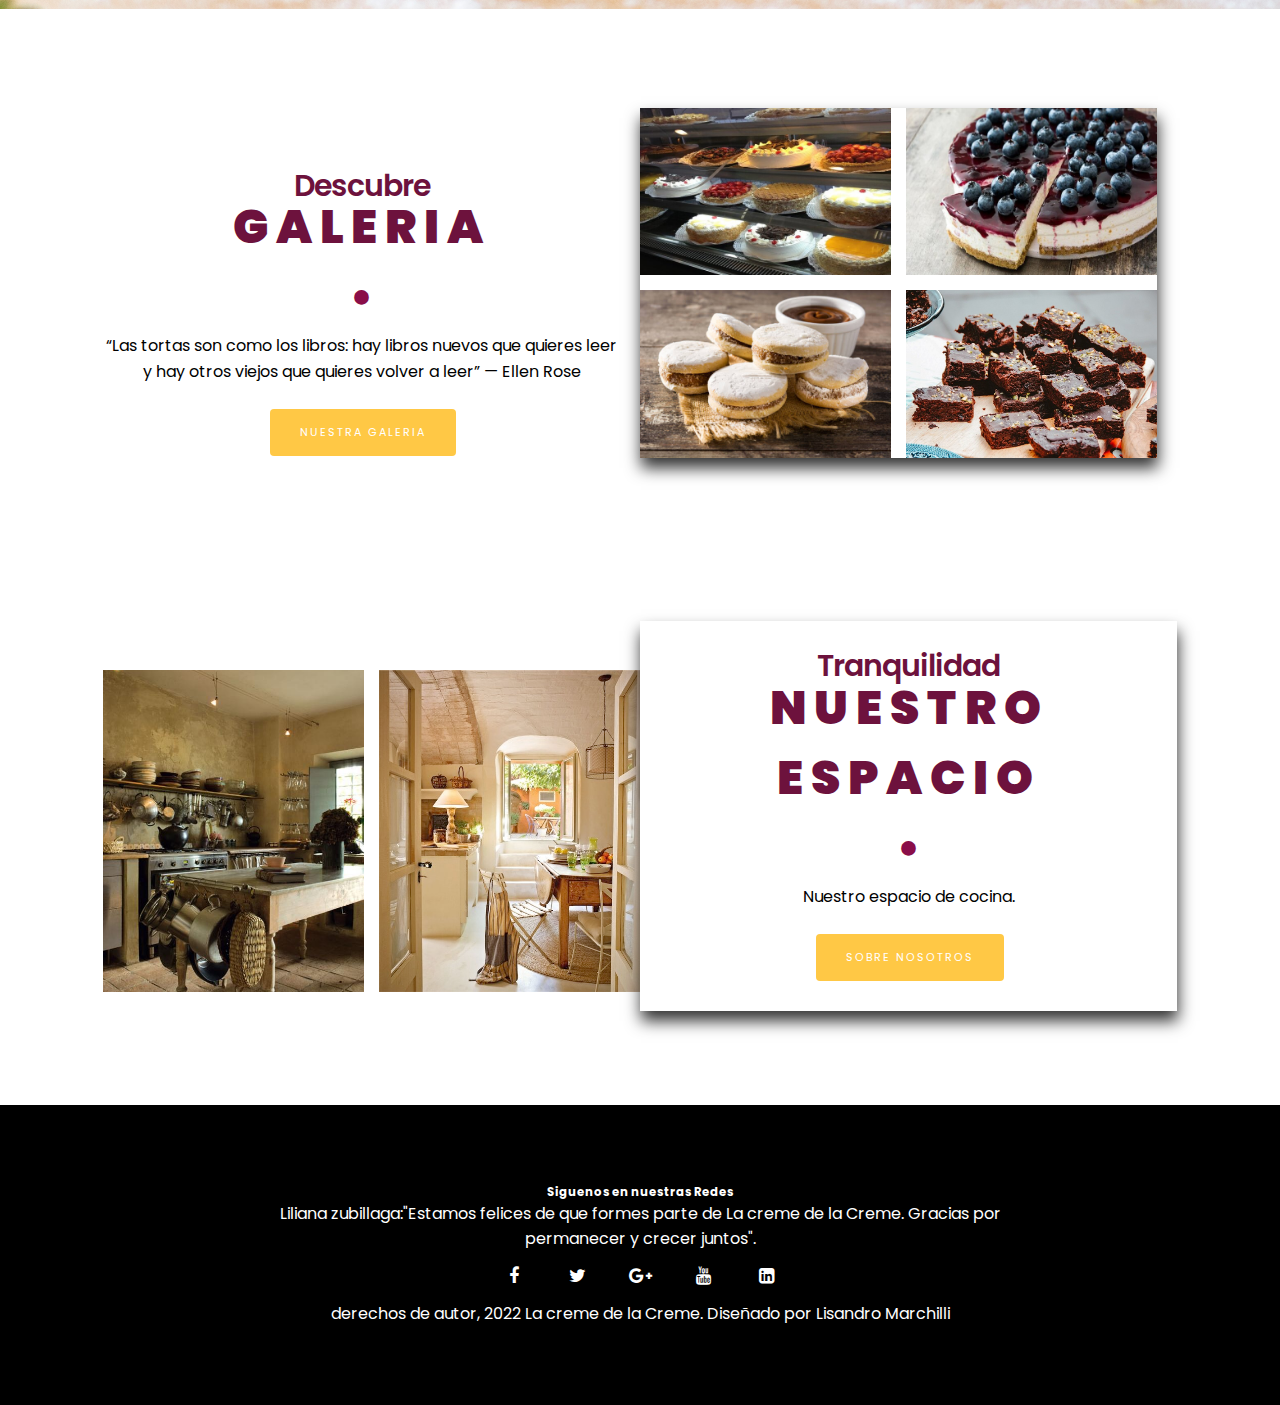
==== commit 45bf7bb3: "espacio de cocina" ====
--- a/index.html
+++ b/index.html
@@ -4,6 +4,8 @@
     <meta charset="UTF-8">
     <meta http-equiv="X-UA-Compatible" content="IE=edge">
     <meta name="viewport" content="width=device-width, initial-scale=1.0">
+    <meta name="description" content="reposteria casera en la ciudad de san nicolas de los arroyos provincia de buenos aires Argentina">
+    <meta name="keywords" content="tortas, reposteria,brownie,dulce de leche,venta,pedido,riquisimo">
     <link rel="stylesheet" href="https://cdnjs.cloudflare.com/ajax/libs/font-awesome/5.11.2/css/all.min.css"> <!--libreria iconos-->
     <link rel="stylesheet" href="https://cdnjs.cloudflare.com/ajax/libs/font-awesome/4.7.0/css/font-awesome.min.css" />
     <link rel="stylesheet" href="css/estilo.css"> <!--ubicacion hoja de estilos-->
@@ -195,7 +197,7 @@
                             </div>
                         </div>
                         <p>
-                            Lorem ipsum dolor sit, amet consectetur adipisicing elit. Odit, fugiat! Odio iure corporis laborum tenetur expedita laboriosam sunt incidunt id quo voluptas odit aliquid veritatis, maiores fugit dolorum, molestias asperiores.
+                            Nuestro espacio de cocina.
                         </p>
                         <a href="/paginas/nosotros.html" class="btn cta-btn">sobre Nosotros</a>
                     </div>
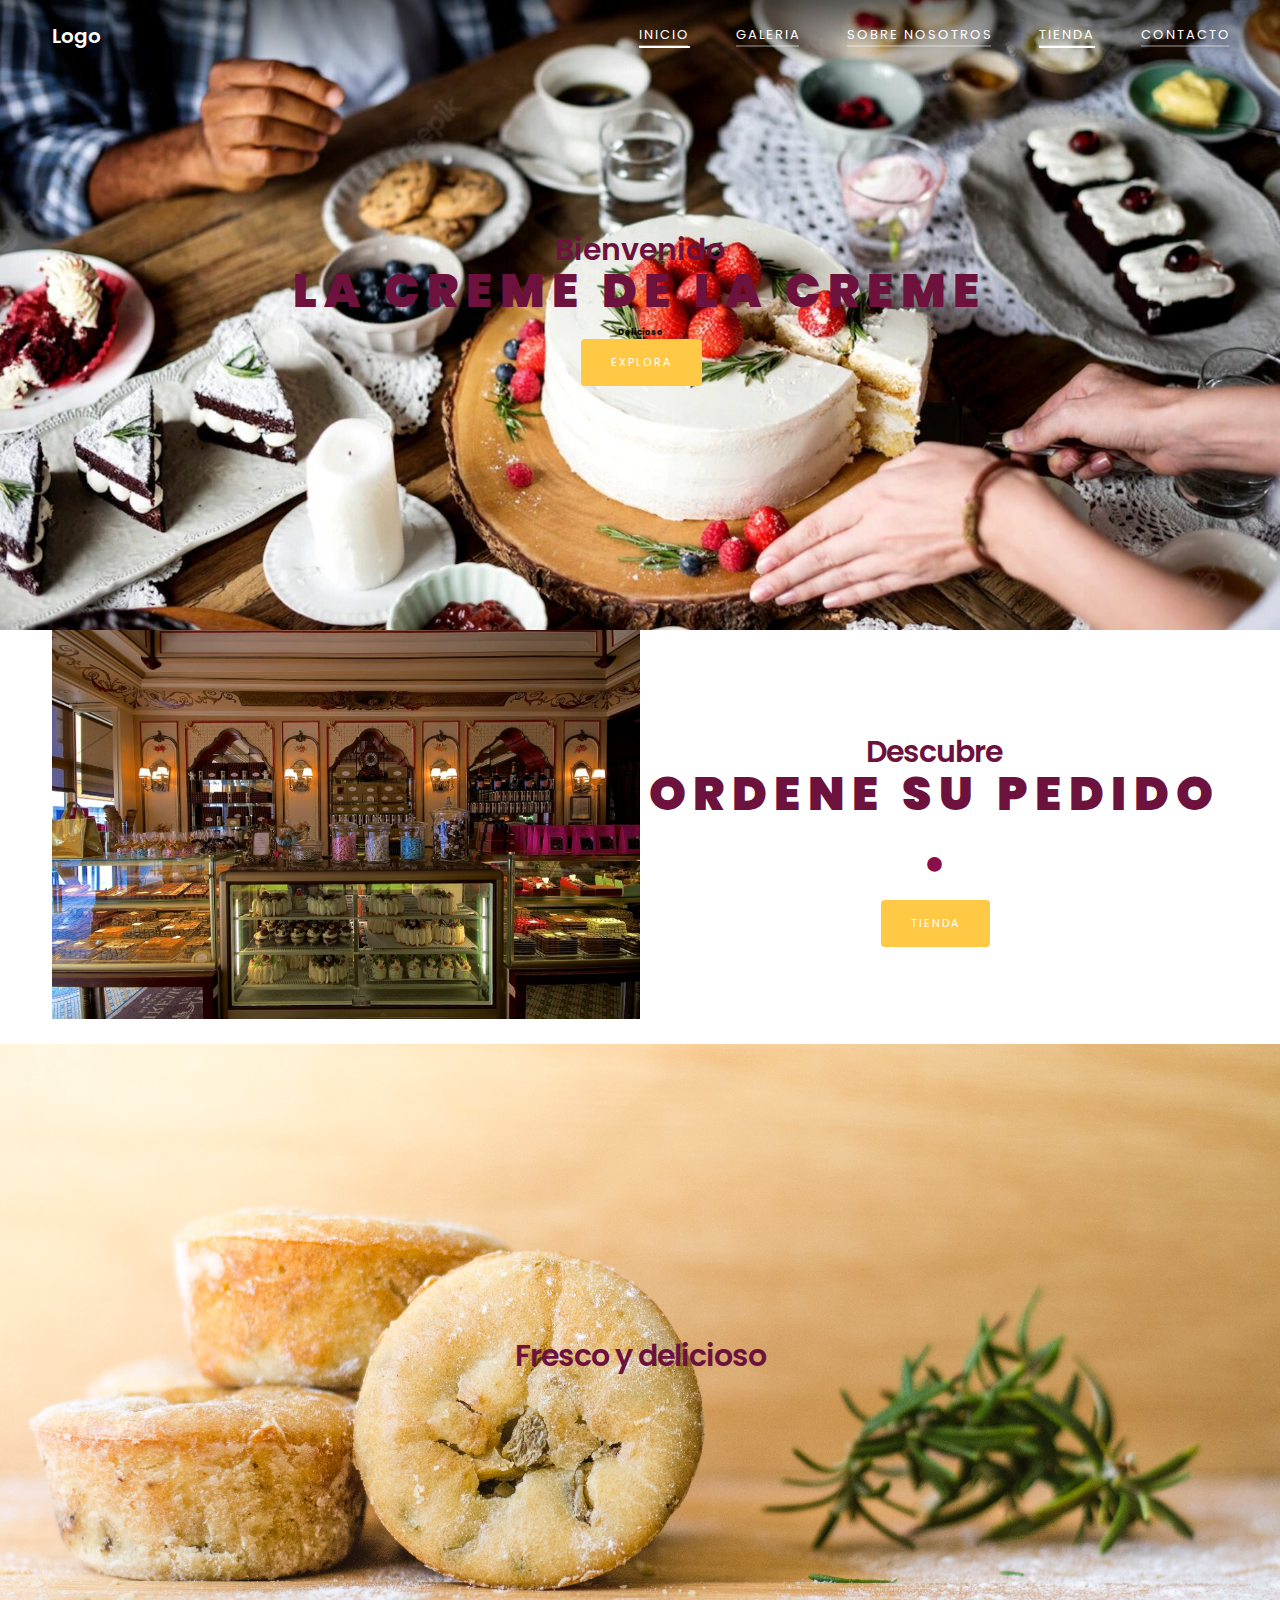
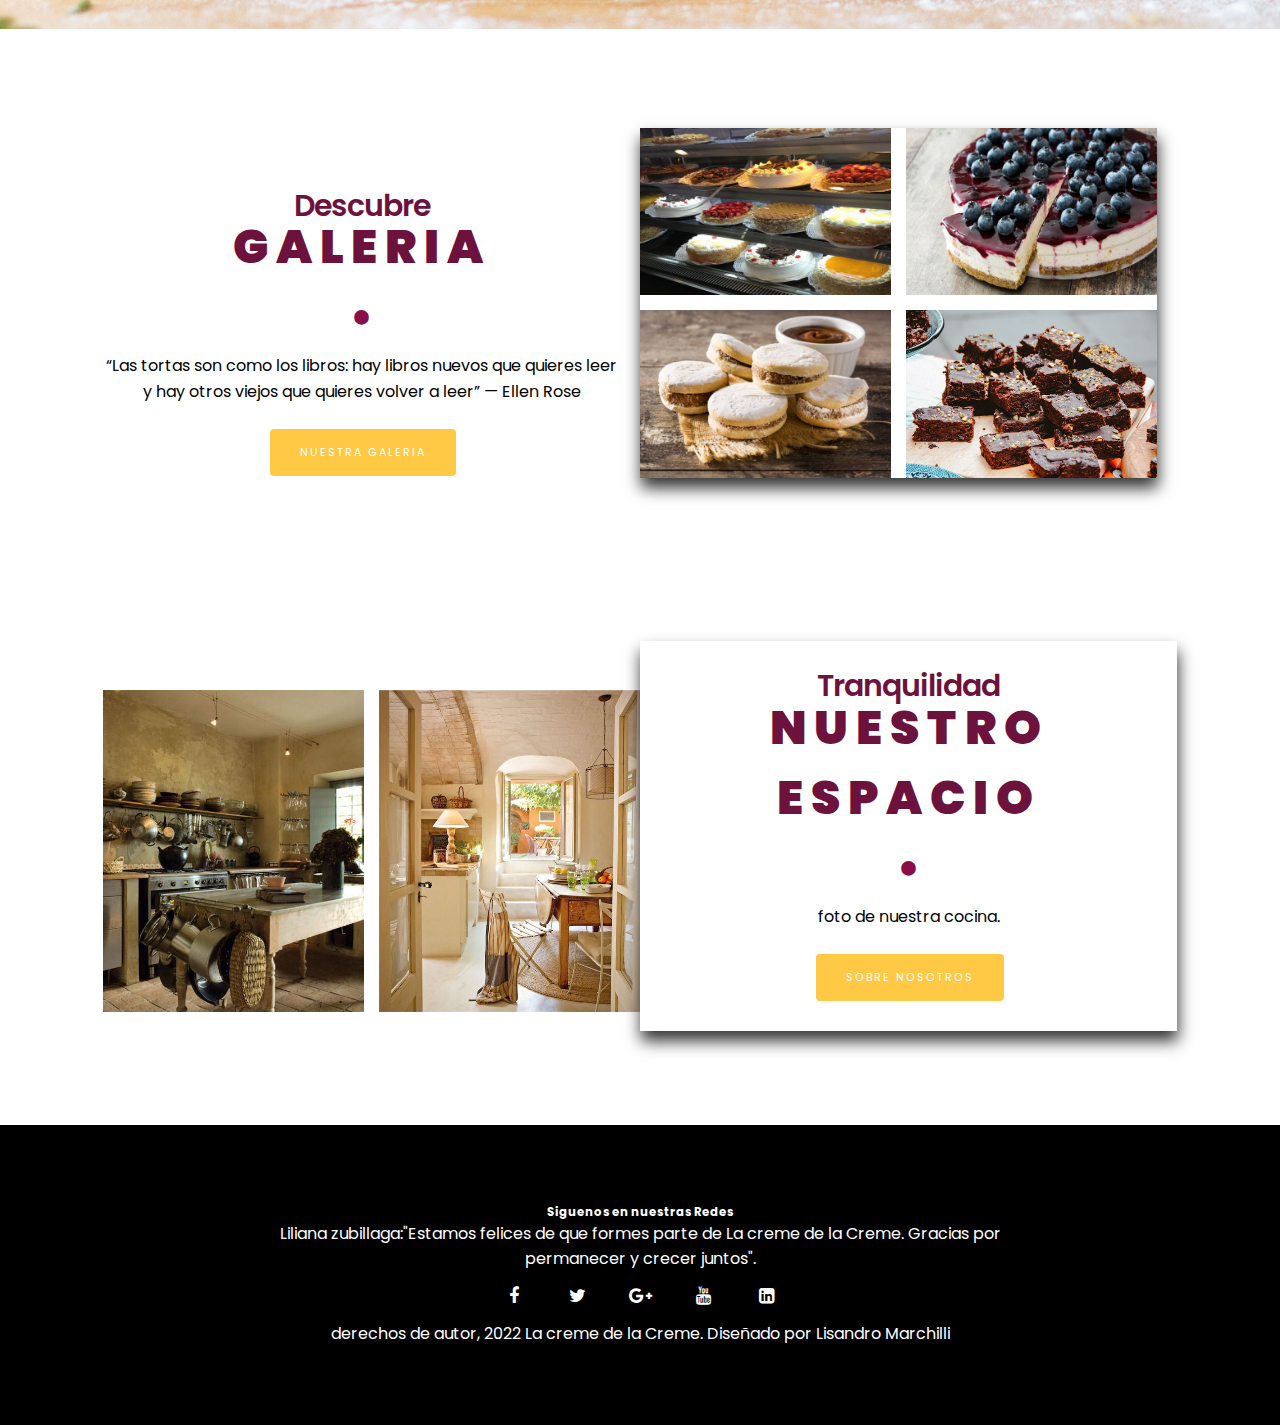
==== commit 71eb0279: "ultimos retoques" ====
--- a/index.html
+++ b/index.html
@@ -4,11 +4,13 @@
     <meta charset="UTF-8">
     <meta http-equiv="X-UA-Compatible" content="IE=edge">
     <meta name="viewport" content="width=device-width, initial-scale=1.0">
+    <!--SEO-->
     <meta name="description" content="reposteria casera en la ciudad de san nicolas de los arroyos provincia de buenos aires Argentina">
     <meta name="keywords" content="tortas, reposteria,brownie,dulce de leche,venta,pedido,riquisimo">
     <link rel="stylesheet" href="https://cdnjs.cloudflare.com/ajax/libs/font-awesome/5.11.2/css/all.min.css"> <!--libreria iconos-->
     <link rel="stylesheet" href="https://cdnjs.cloudflare.com/ajax/libs/font-awesome/4.7.0/css/font-awesome.min.css" />
     <link rel="stylesheet" href="css/estilo.css"> <!--ubicacion hoja de estilos-->
+    <!--SASS-->
     <link rel="stylesheet" href="./scss/style.css">
     <link rel="stylesheet" href="./scss/variable.css">
   
@@ -114,10 +116,9 @@
                             <i class="fas fa-circle"></i>
                         </div>
                     </div>
-                    <p>
-                       Vea nuestros productos y ordene el suyo.
-                    </p>
+
                     <a href="/paginas/tienda.html" class="btn cta-btn">Tienda</a>
+                    
                  </div>
                 </div>
             </div>
@@ -197,7 +198,7 @@
                             </div>
                         </div>
                         <p>
-                            Nuestro espacio de cocina.
+                            foto de nuestra cocina.
                         </p>
                         <a href="/paginas/nosotros.html" class="btn cta-btn">sobre Nosotros</a>
                     </div>
--- a/css/estilo.css
+++ b/css/estilo.css
@@ -179,6 +179,7 @@
 .que-rico {
     background: url("../images/pasteles.jpg") center no-repeat;
     background-size: cover;  /*preserva su proporción propia*/
+    margin-top: 20px;
 }
 
 .bt {
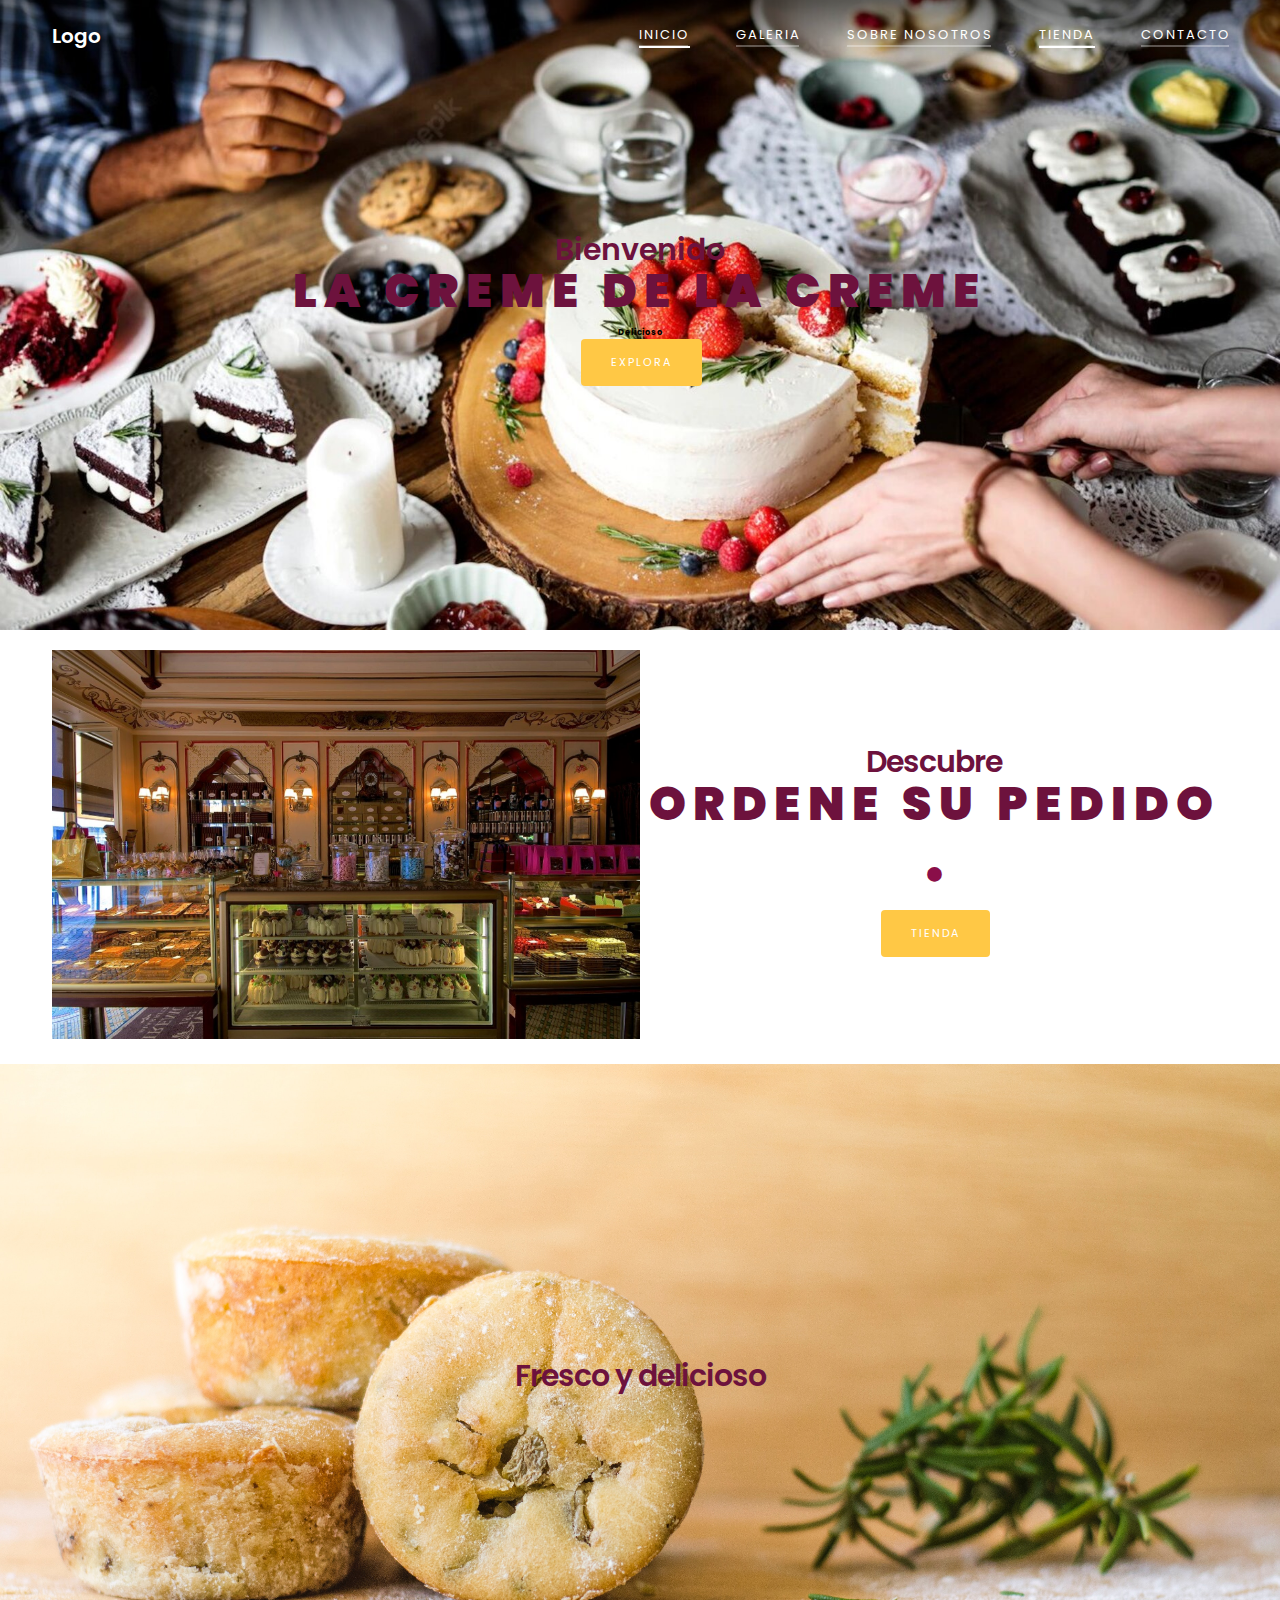
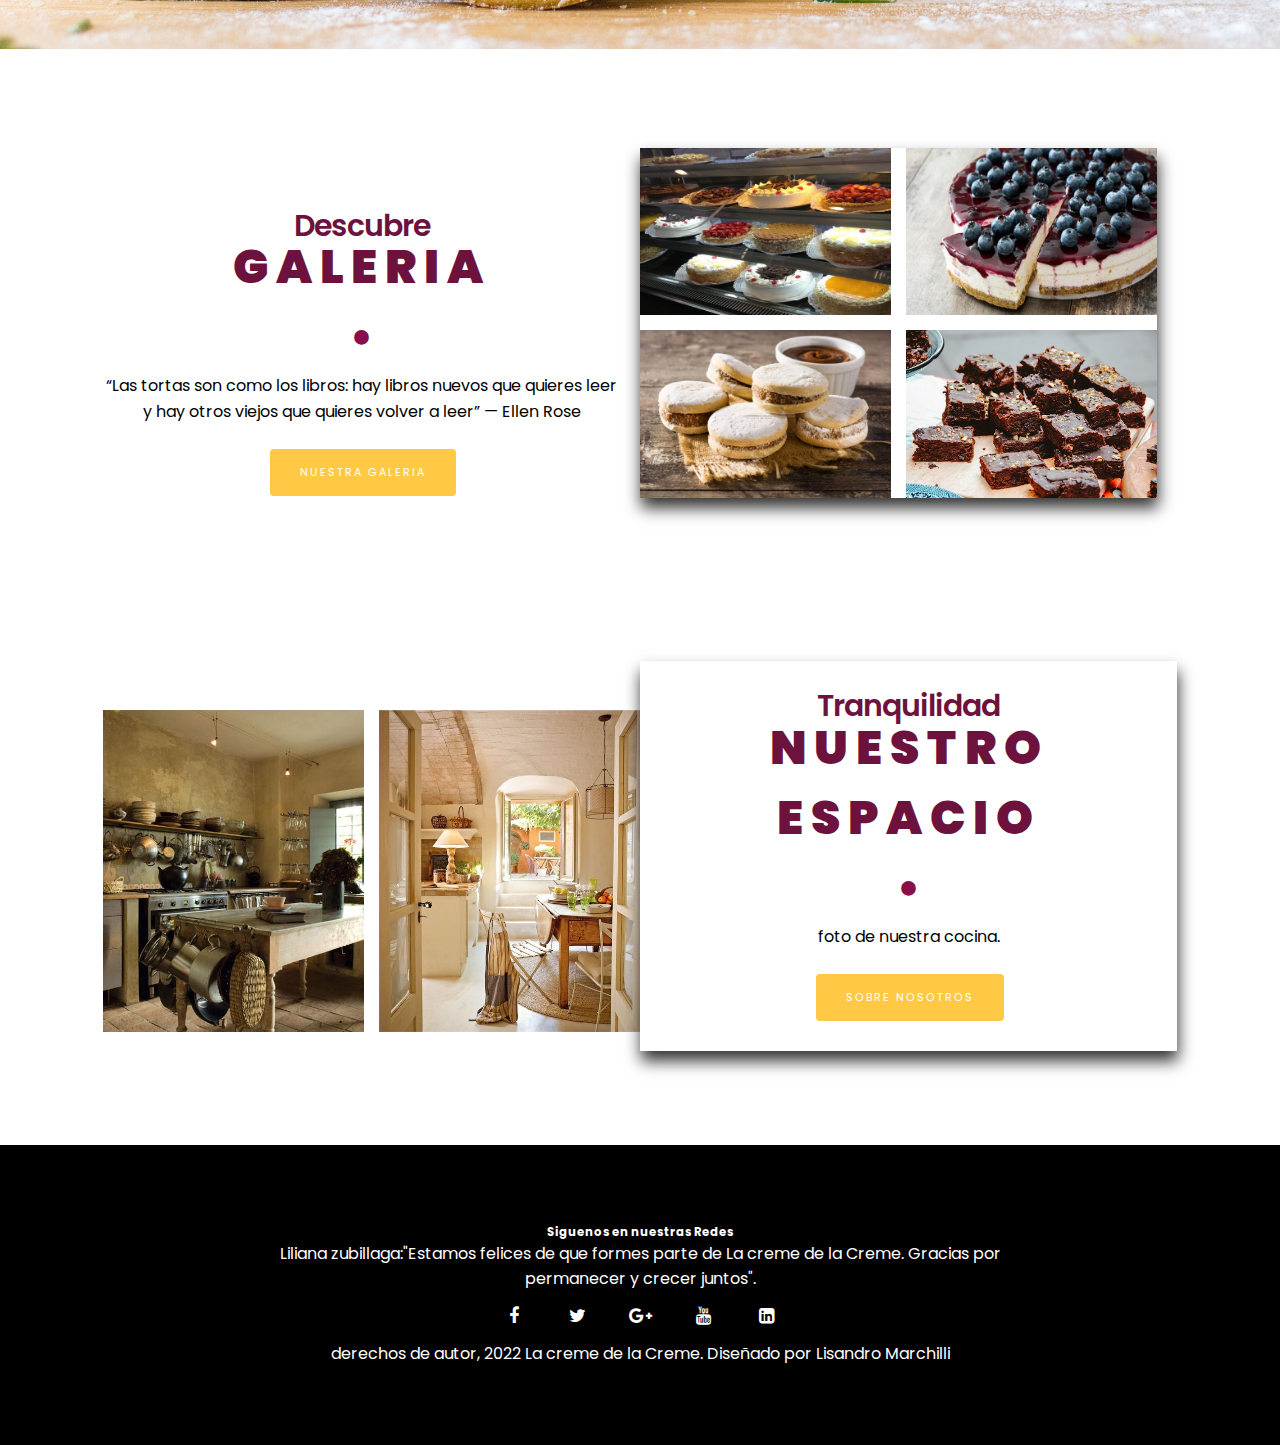
==== commit 4657af94: "foto top" ====
--- a/index.html
+++ b/index.html
@@ -94,7 +94,7 @@
                 <h1 class="head">La creme de la Creme</h1>
                 <div class="he-de">
                     <h5>Delicioso</h5>
-                    <a href="#" class="btn cta-btn">Explora</a> <!--explora diferentes estilos de tortas en  google-->
+                    <a href="https://www.bing.com/images/search?q=tortyas&form=HDRSC2&first=1&tsc=ImageHoverTitle" class="btn cta-btn">Explora</a> <!--explora diferentes estilos de tortas en  google-->
                 </div>
             </div>
 
@@ -102,7 +102,7 @@
         <!--seccion de compra -->
             <div class="container">
                 <div class="res-info">
-                    <div>
+                    <div class="tiendt">
                         <img src="images/pastel.jpg" alt="tienda tortas">
                     </div>
                  <div class="res-des-rig">
@@ -117,7 +117,7 @@
                         </div>
                     </div>
 
-                    <a href="/paginas/tienda.html" class="btn cta-btn">Tienda</a>
+                    <a href="./paginas/tienda.html" class="btn cta-btn">Tienda</a>
                     
                  </div>
                 </div>
@@ -160,7 +160,7 @@
                     <p>
                         “Las tortas son como los libros: hay libros nuevos que quieres leer y hay otros viejos que quieres volver a leer” — Ellen Rose
                     </p>
-                    <a href="/paginas/galeria.html" class="btn cta-btn">Nuestra Galeria</a>
+                    <a href="./paginas/galeria.html" class="btn cta-btn">Nuestra Galeria</a>
                 </div>
 
                     <div class="fotos-tam">
@@ -200,7 +200,7 @@
                         <p>
                             foto de nuestra cocina.
                         </p>
-                        <a href="/paginas/nosotros.html" class="btn cta-btn">sobre Nosotros</a>
+                        <a href="./paginas/nosotros.html" class="btn cta-btn">sobre Nosotros</a>
                     </div>
 
                 </div>
--- a/css/estilo.css
+++ b/css/estilo.css
@@ -563,4 +563,9 @@
     grid-row: span 3;
 }
 
+}
+
+.tiendt {
+     
+    margin-top: 20px;
 }